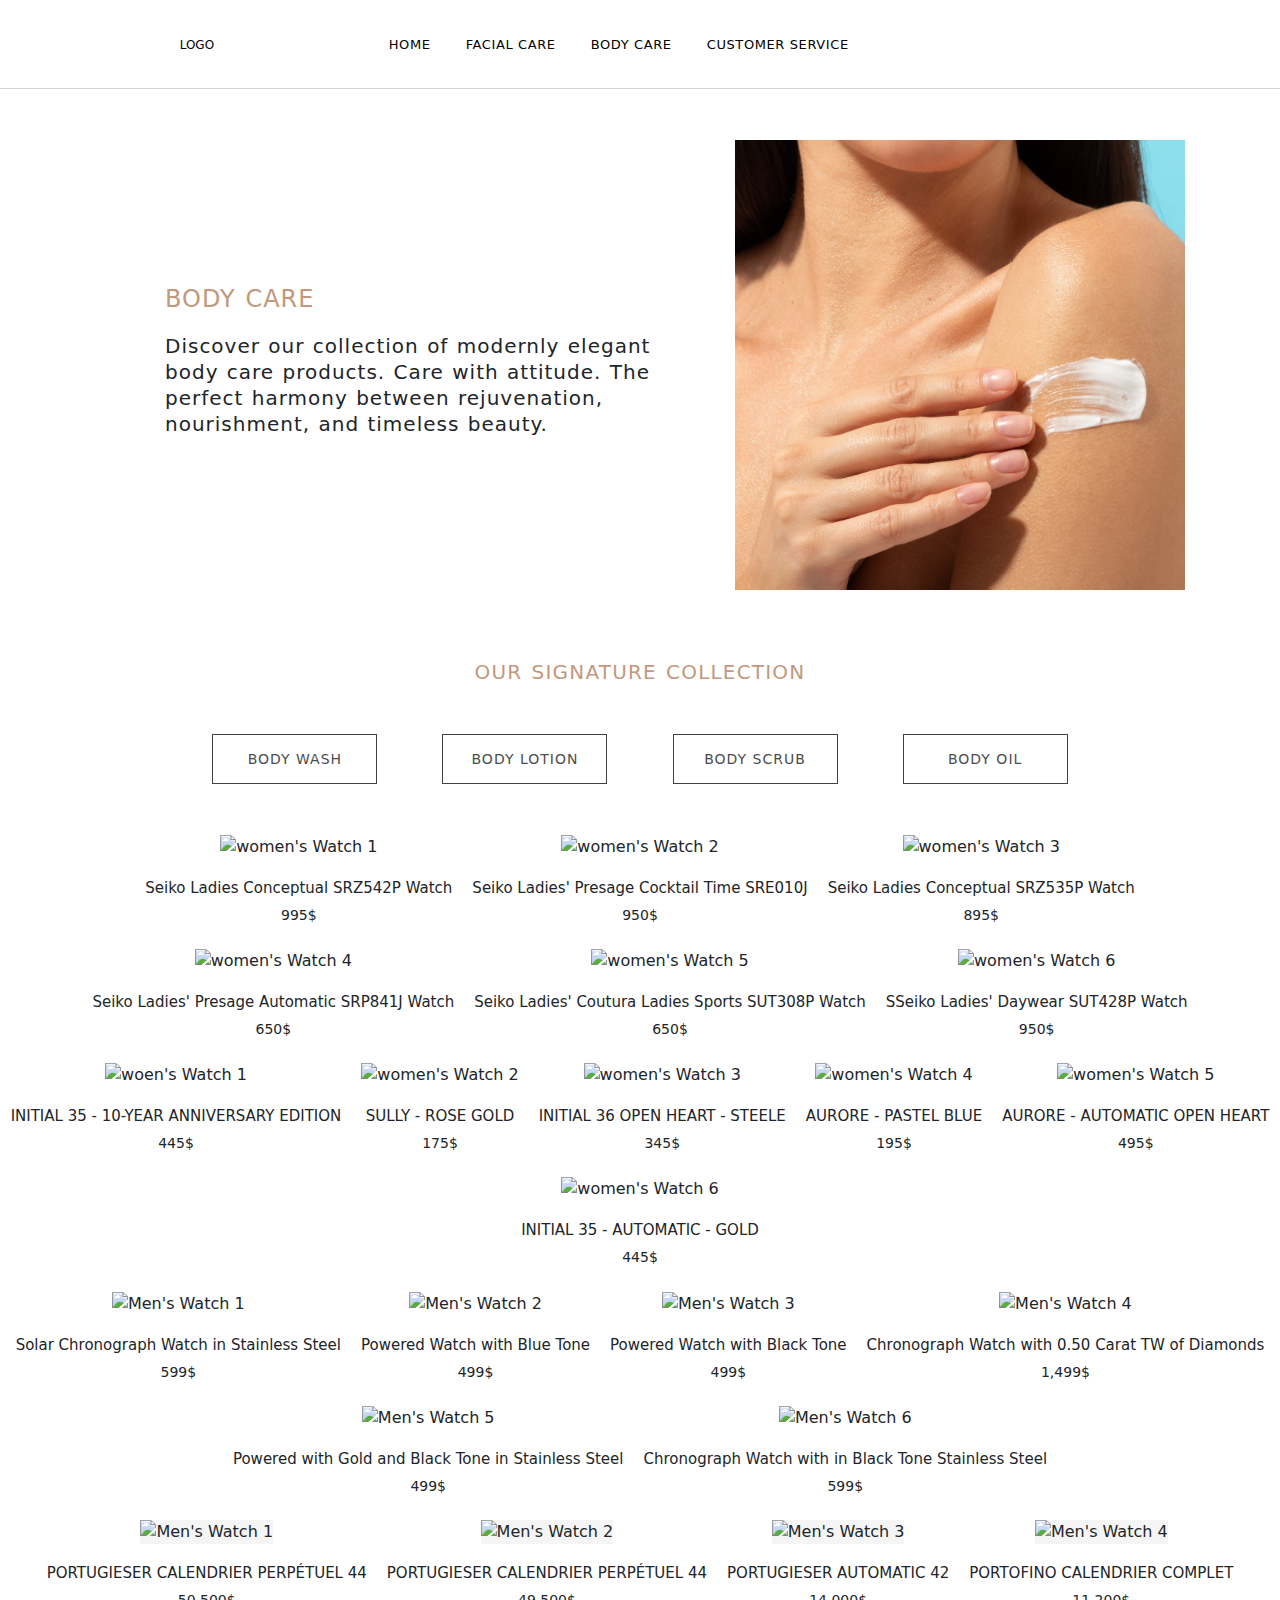
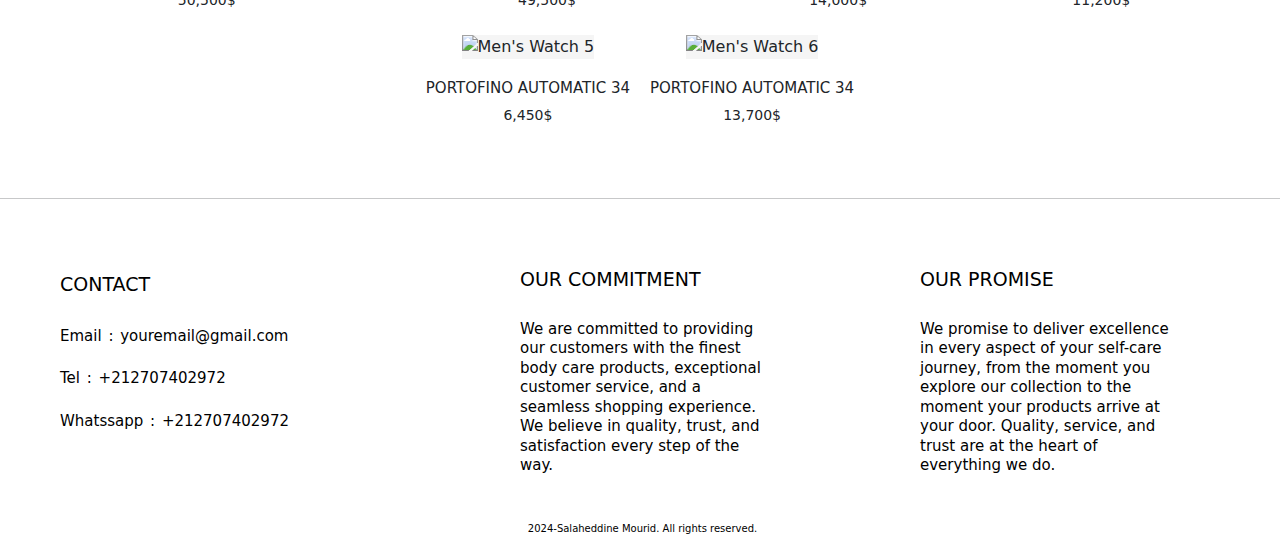
==== Body.html @ 7d1c0f30 "Add files via upload" ====
<!DOCTYPE html>
<html lang="en">
<head>
    <meta charset="UTF-8">
    <meta name="viewport" content="width=device-width, initial-scale=1.0">
    <link rel="stylesheet" href="Facial-Body.css">
    <!-- Font Familly -->
    <link href="https://fonts.googleapis.com/css2?family=Bebas+Neue&display=swap" rel="stylesheet">

    <link rel="preconnect" href="https://fonts.googleapis.com">
    <link rel="preconnect" href="https://fonts.gstatic.com" crossorigin>
    <link href="https://fonts.googleapis.com/css2?family=Changa+One:ital@0;1&family=Honk:MORF,SHLN@14,35&family=Libre+Bodoni:ital,wght@0,400..700;1,400..700&family=Lora:ital,wght@0,400..700;1,400..700&family=Open+Sans:ital,wght@0,300..800;1,300..800&display=swap" rel="stylesheet">
    <!-- icons -->
    <link rel="preconnect" href="https://fonts.gstatic.com" crossorigin>
    <link rel="stylesheet" href="https://cdnjs.cloudflare.com/ajax/libs/font-awesome/6.5.2/css/all.min.css" integrity="sha512-SnH5WK+bZxgPHs44uWIX+LLJAJ9/2PkPKZ5QiAj6Ta86w+fsb2TkcmfRyVX3pBnMFcV7oQPJkl9QevSCWr3W6A==" crossorigin="anonymous" referrerpolicy="no-referrer" />
    <!-- Boostrap 5 -->
    <link href="https://cdn.jsdelivr.net/npm/bootstrap@5.3.3/dist/css/bootstrap.min.css" rel="stylesheet">
    <title>Body Care</title>
</head>
<body>
    <header>
        <nav>
            <input type="checkbox" id="check">
            <label for="check" class="checkbtn">
                <i class="fas fa-bars"></i>
            </label>
            <div class="logo"><a href="index.html">logo</a></div>
            <ul>
                <li><a href="index.html">home</a></li>
                <li><a href="Facial.html">facial care</a></li>
                <li><a href="Body.html">body care</a></li>
                <li><a href="customer.html">customer service</a></li>
            </ul>
            <div class="icons">
                <div><a href="cart.html"><i class="fa-solid fa-shop"></i></a></div>
                <div><a href="user.html"><i class="fa-regular fa-user"></i></a></div>
            </div>
        </nav>
        <div class="head">
            <img src="img/iStock-2155310582.jpg" alt="seiko">
            <div class="description">
                <h4>body care</h4>
                <h5>Discover our collection of modernly elegant body care products. Care with attitude. The perfect harmony between 
                    rejuvenation, nourishment, and timeless beauty.
                </h5>
            </div>
        </div>
    </header>
    <!--  -->
    <section class="watches-brands">
        <h4>our signature collection</h4>
        <div class="brands">
            <button id="seiko">Body Wash</button>
            <button id="charlie">Body Lotion</button>
            <button id="solar">Body Scrub</button>
            <button id="iwc">Body Oil </button>
        </div>
            <!-- SEIKO -->
        <div id="seiko-watches" class="watch-category active ">

            <div class="watch">
                <img src="img/w3-saiko.jpg" alt="women's Watch 1">
                <h5> Seiko Ladies Conceptual SRZ542P Watch</h5>
                <h6>995$</h6>
            </div>
            <div class="watch">
                <img src="img/w4-saiko.jpg" alt="women's Watch 2">
                <h5> Seiko Ladies' Presage Cocktail Time SRE010J </h5>
                <h6>950$</h6>
            </div>
            <div class="watch">
                <img src="img/w6-saiko.jpg" alt="women's Watch 3">
                <h5> Seiko Ladies Conceptual SRZ535P Watch</h5>
                <h6>895$</h6>
            </div>
            <div class="watch">
                <img src="img/w7-saiko.jpg" alt="women's Watch 4">
                <h5> Seiko Ladies' Presage Automatic SRP841J Watch </h5>
                <h6>650$</h6>
            </div>
            <div class="watch">
                <img src="img/w8-saiko.jpg" alt="women's Watch 5">
                <h5> Seiko Ladies' Coutura Ladies Sports SUT308P Watch </h5>
                <h6>650$</h6>
            </div>
            <div class="watch">
                <img src="img/w9-saiko.jpg" alt="women's Watch 6">
                <h5> SSeiko Ladies' Daywear SUT428P Watch</h5>
                <h6>950$</h6>
            </div>

        </div>
            <!-- CHARLIE PARIS -->
            <div id="charlie-watches" class="watch-category  ">

                <div class="watch">
                    <img src="charlie-img/w-charlie-1" alt="woen's Watch 1">
                    <h5> INITIAL 35 - 10-YEAR ANNIVERSARY EDITION</h5>
                    <h6>445$</h6>
                </div>
                <div class="watch">
                    <img src="charlie-img/w-charlie-2" alt="women's Watch 2">
                    <h5> SULLY - ROSE GOLD </h5>
                    <h6>175$</h6>
                </div>
                <div class="watch">
                    <img src="charlie-img/w-charlie-3" alt="women's Watch 3">
                    <h5> INITIAL 36 OPEN HEART - STEELE</h5>
                    <h6>345$</h6>
                </div>

                <div class="watch">
                    <img src="charlie-img/w-charlie-4" alt="women's Watch 4">
                    <h5> AURORE - PASTEL BLUE</h5>
                    <h6>195$</h6>
                </div>
                <div class="watch">
                    <img src="charlie-img/w-charlie-5" alt="women's Watch 5">
                    <h5> AURORE - AUTOMATIC OPEN HEART </h5>
                    <h6>495$</h6>
                </div>
                <div class="watch">
                    <img src="charlie-img/w-charlie-6" alt="women's Watch 6">
                    <h5> INITIAL 35 - AUTOMATIC - GOLD </h5>
                    <h6>445$</h6>
                </div>
            </div>
        <!-- SOLAR -->
        <div id="solar-watches" class="watch-category  ">

            <div class="watch">
                <img src="img-solar/solar-1.jpg" alt="Men's Watch 1">
                <h5>  Solar Chronograph Watch in Stainless Steel</h5>
                <h6>599$</h6>
            </div>
            <div class="watch">
                <img src="img-solar/solar-2.jpg" alt="Men's Watch 2">
                <h5> Powered  Watch with Blue Tone </h5>
                <h6>499$</h6>
            </div>
            <div class="watch">
                <img src="img-solar/solar-3.jpg" alt="Men's Watch 3">
                <h5> Powered Watch with Black Tone </h5>
                <h6>499$</h6>
            </div>
            <div class="watch">
                <img src="img-solar/solar-4.jpg" alt="Men's Watch 4">
                <h5>Chronograph Watch with 0.50 Carat TW of Diamonds </h5>
                <h6>1,499$</h6>
            </div>
            <div class="watch">
                <img src="img-solar/solar-5.jpg" alt="Men's Watch 5">
                <h5> Powered with Gold and Black Tone in Stainless Steel </h5>
                <h6>499$</h6>
            </div>
            <div class="watch">
                <img src="img-solar/solar-6.jpg" alt="Men's Watch 6">
                <h5> Chronograph Watch with in Black Tone Stainless Steel </h5>
                <h6>599$</h6>
            </div>
        </div>
        <!-- OMEGA -->
        <div id="iwc-watches" class="watch-category  ">

            <div class="watch">
                <img src="omega-img/iwc-1" alt="Men's Watch 1">
                <h5> PORTUGIESER CALENDRIER PERPÉTUEL 44</h5>
                <h6>50,500$</h6>
            </div>
            <div class="watch">
                <img src="omega-img/iwc-2" alt="Men's Watch 2">
                <h5> PORTUGIESER CALENDRIER PERPÉTUEL 44</h5>
                <h6>49,500$</h6>
            </div>
            <div class="watch">
                <img src="omega-img/iwc-3" alt="Men's Watch 3">
                <h5> PORTUGIESER AUTOMATIC 42</h5>
                <h6>14,000$</h6>
            </div>
            <div class="watch">
                <img src="omega-img/iwc-4" alt="Men's Watch 4">
                <h5> PORTOFINO CALENDRIER COMPLET</h5>
                <h6>11,200$</h6>
            </div>
            <div class="watch">
                <img src="omega-img/iwc-5" alt="Men's Watch 5">
                <h5> PORTOFINO AUTOMATIC 34</h5>
                <h6>6,450$</h6>
            </div>
            <div class="watch">
                <img src="omega-img/iwc-6" alt="Men's Watch 6">
                <h5> PORTOFINO AUTOMATIC 34</h5>
                <h6>13,700$</h6>
            </div>
        </div>
    </section> 

    <hr>

    
    <footer>
        <div class="content">
            <div class="contact">
                <p>contact</p>
                <div >Email : <a href="mailto:">youremail@gmail.com</a></div>
                <div >Tel : <a href="+212707402972">+212707402972</a></div>
                <div > Whatssapp : <a href="+212707402972">+212707402972</a></div>
                <p class="icons">
                    <a href="#"><i class="fa-brands fa-facebook"></i></a>
                    <a href="#"><i class="fa-brands fa-instagram"></i></a>
                    <a href="#"><i class="fa-brands fa-telegram"></i></a>
                    <a href="#"><i class="fa-brands fa-tiktok"></i></a>
                </p>
            </div>

            <div class="commitment">
                <p>Our Commitment</p>
                <h6>We are committed to providing our customers with the finest body care products, exceptional customer service, 
                    and a seamless shopping experience. We believe in quality, trust, and satisfaction every step of the way.
                </h6>
            </div>

            <div class="promise">
                <p>Our Promise</p>
                <h6>We promise to deliver excellence in every aspect of your self-care journey, from the moment you explore our 
                    collection to the moment your products arrive at your door. Quality, service, and trust are at the heart of 
                    everything we do.
                </h6>
            </div>
        </div>
        <div class="copieright">
            <i class="fa-regular fa-copyright"></i>
            <h5>2024-Salaheddine Mourid. All rights reserved.</h5>
        </div>
        
    </footer> 

    
    <script src="BodyProduct.js"></script>
</body>
</html>
---- Facial-Body.css ----
*{
    padding: 0;
    margin: 0;
    box-sizing: border-box;
}
html,body{
    margin: 0;
    padding: 0;
    overflow-x: hidden;
}
body{
    font-family: "Bebas Neue",sans-serif;
    overflow-x: hidden ;
    width: 100%;
    height: 100%;
}
nav {
    position: fixed;
    z-index: 6;
    display: flex;
    justify-content: space-evenly;
    align-items: center;
    background: white;
    padding: 17px;
    padding-left: 20px ;
    width: 100%;
    border-bottom: 1px solid #4747473f;
}
nav ul{
    position: relative;
    margin: 0;
    padding: 0;
}
nav ul li {
    margin: 0;
    position: relative;
}
nav li{
    display: inline-block;
    padding: 15px;
}
nav li a{
    text-decoration: none;
    font-size: 15px;
    color: rgb(0, 0, 0);
    position: relative;
    font-size: 13px;
    font-weight: 450;
    text-transform: uppercase;
    transition: color 0.4s ease;
    letter-spacing: 0.6px;
}
nav.fixed li a {
    color: black;
}
nav.fixed .icons a {
    color: black;
}

nav.fixed {
    background-color: white;
}
  
/* nav:hover a{
    color: black;
} */
/* nav:hover{
    background-color: rgb(255, 255, 255);
} */
nav ul li a::after {
    content: '';
    position: absolute;
    width: 0;
    height: 2px;
    display: block;
    margin-top: 5px;
    bottom: -35px;
    right: 0;
    background: #eac5ac;
    transition: width 0.4s ease, right 0.4s ease;
}
nav ul li a:hover{
    color: #eac5ac;
}

nav ul li a:hover::after {
    width: 100%;
    right: 0;
    left: 0;
} 
.logo a{
    color: rgb(0, 0, 0);
    margin: 0 px;
    font-size: 12px;
    font-weight: 450;
    text-transform: uppercase;
    text-decoration: none;
}
.icons{
    display: flex;
    justify-content: space-around;

}
.icons a {
    color: rgb(0, 0, 0);
    font-size: 18px;
    margin-right: 40px ;
    transition: all .55s ease;
}
.icons a:hover{
    color: #eac5ac;
} 
/*  */
.head{
    display: flex;
    position: relative;
    align-items: center;
    justify-content: center;
    flex-direction: row-reverse;
    padding: 140px 50px 70px;
}
.head img {
    width: 450px;
    display: inline-block;
}
.head .description {
    display: inline-block;
    width: 500px;
    margin: 70px;
    letter-spacing: 1px;
    word-spacing: 1px;
}
.head .description h4{
    text-transform: uppercase;
    font-weight: 350;
    margin-bottom: 20px;
    color: #c3987c;
}
.head .description h5{
    font-weight: 300;
    line-height: 1.3;
}
/*  */
.watches-brands{
    display: flex;
    justify-content: center;
    align-items: center;
    flex-direction: column;
    margin-bottom: 60px;
}
.watches-brands h4{
    font-weight: 350;
    font-size: 20px;
    text-transform: uppercase;
    word-spacing: 1.6px;
    letter-spacing: 1.2px;
    margin-bottom: 30px;
    color: #c3987c;
}


.brands button{
    display: inline-block;
    margin:20px 30px 40px;
    width: 165px;
    height: 50px;
    background-color: transparent;
    text-transform: uppercase;
    font-weight: 350;
    font-size: 14px;
    letter-spacing: 1px;
    position: relative;
    border: 1px solid rgb(64, 64, 64);
    overflow: hidden;
    transition: color 0.4s ease;
    color: rgb(76, 76, 76);
}
.brands button::before{
    content: "";
    position: absolute;
    width: 100%;
    height: 100%;
    display: block;
    margin-top: 5px;
    left: -100%;
    top: -5px;
    background: #eac5ac;
    transition: left 0.4s ease-in, right 0.4s ease-out;
    z-index: -1;
}
.brands button:hover {
    color: rgb(255, 255, 255);
    z-index: 2;
}
.brands button:hover::before {
    left: 0;
}

/*  */
.watch-category {
    display: flex;
    justify-content: center;
    flex-wrap: wrap;
    width: auto;
    
}

.watch-category.hidden {
    display: none;
}

.watch {
    margin: 10px;
    text-align: center;
}
.watch a{
    text-decoration: none;
    color: black;
}

.watch img {
    width: 300px;
    height: auto;
    cursor: pointer;
}

.watch:hover img {
    border: 1px solid rgba(143, 143, 143, 0.461);
}
.watch:active img {
    border: 1px solid rgba(89, 89, 89, 0.664);
}

.watch h5 {
    font-size: 15px;
    font-weight: 200;
    margin: 10px 0;
    padding-top: 10px;
}

.watch h6 {
    font-size: 14px;
    font-weight: 400;
    margin: 5px 
}
#iwc-watches .watch img{
    background-color: #f5f5f5;
}




/*  */
footer{
    color: #000000;
    padding: 50px 0px 0px;
}
footer .content{
    display: flex;
    flex-direction: row;
}
footer .contact {
    display: flex;
    flex-direction: column;
    margin: 5px 60px;
}
footer  p{
    text-transform: uppercase;
    padding-bottom: 10px;
    font-weight: 350;
    font-size: 19px;
}
footer .contact {
    font-size: 15px;
    font-weight: 200;
    width: 250px;
}
footer .contact div {
    margin-bottom: 20px;
    word-spacing: 2px;
}
footer .contact a{
    color: #000000;
    text-decoration: none;
}
footer .contact div:hover a {
    color: gray;
} 
footer .contact .icons{
    margin-top: 40px;
}

footer .contact .icons i {
    transition: all .33s ease-in;
}
footer .contact .icons i:hover {
    color: gray;
    transform: translateY(-5px);
}

footer .commitment  {
    width: 350px;
    margin-left: 150px;
}
footer .promise  {
    max-width: 350px;
    margin-left: 50px;
} 
footer h6{
    font-size: 15px;
    font-weight: 200;
    max-width: 250px;
    line-height: 1.3;
    word-spacing: 1;
}
footer .copieright{
    display: flex;
    flex-direction: row;
    font-size: 10px;
    font-weight: 200;
    justify-content: center;
}

footer .copieright h5{
    font-size: 10px;
    font-weight: 200;
    padding-left: 5px;
}

/* Media */
/*  */
.checkbtn {
    font-size: 30px;
    color: rgb(0, 0, 0);
    cursor: pointer;
    display: none;
  }
  
#check {
    display: none;
}
/*  */
@media (max-width:1000px) {
    nav li a{
        font-size: 13px;
    }
    .icons a {
        font-size: 16px;
    }
    .logo{
        margin: 0 30px;
    }

}
@media (max-width:844px) {
    nav li a{
        font-size: 11px;
    }
    .icons a {
        font-size: 14px;
    }
    .logo{
        margin: 0 20px;
    }
    nav ul li a::after {
        bottom: -35px;
        height: 1px;
    }
}



@media (max-width: 768px) {
    .checkbtn {
        display: block;
        font-size: 22px;
        font-weight: 200;
        cursor: pointer;
        color: #000000;
        padding: 0 2%;
    }
    nav:hover .checkbtn {
        color: black;
    }
    nav.fixed .checkbtn {
        color: black;
    }
    nav ul {
        position: fixed;
        top: 0;
        left: -100%;
        background-color: rgb(255, 255, 255);
        width: 40% ;
        height: 100vh;
        display: flex;
        flex-direction: column;
        justify-content: center;
        align-items: center;
        transition: all 0.3s ease;
        z-index: -1;
    }
    nav ul li a::after {
        background: rgba(255, 255, 255, 0);
    }
    

    nav ul li {
        margin: 20px 0;
        width: 100%;
        border-bottom: 1px solid rgba(201, 201, 201, 0.888);
        display: flex;
    }

    nav ul li a {
        font-size: 15px;
        color: rgb(0, 0, 0);
    }

    #check:checked ~ ul {
        left: 0;
    }

    .logo {
        flex-grow: 1;
        order: 1;
        margin: 0;
        padding-left: 20px;
    }


    .icons {
        display: flex;
        order: 3;
    }

    nav ul {
        display: flex;
        justify-content: flex-start;
        padding-top: 10%;
        margin-left: auto;
    }
    nav ul li{
        padding-left: 10%;
    }

}

@media (max-width:500px) {
    nav ul li a{
        font-size: 12px;
    }
    .icons a {
        font-size: 13px;
    }
    .logo{
        font-size: 13px;
    }
    nav ul {
        padding-top: 15%;
    }
    nav ul li {
        margin: 25px 0;
    }
}
@media (max-width:400px) {
    nav ul li a{
        font-size: 11px;
    }
    .icons a {
        font-size: 12px;
    }
    .logo{
        font-size: 12px;
    }
    nav ul {
        padding-top: 15%;
    }
    nav ul li {
        margin: 25px 0;
    }
    nav ul {
        width: 45%;
    }
}







@media (max-width:1000px) {
    header .head .description{
        margin: 0 5%;
    }
    .head .description h4{
        font-size: 23px;
    }
    .head .description h5{
        font-size: 20px;
    }
}
@media (max-width:920px) {
    header .head .description{
        margin: 0 3%;
    }
    .head img{
        width: 350px;
    }
}
@media (max-width:700px){
    .head{
        display: flex;
        flex-direction: column;
        padding: 100px 10px 70px;
    }
    .head .description h4{
        font-size: 19px;
    }
    .head .description h5{
        font-size: 15px;
    }
    .head img{
        width: 90%;
    }
    header .head .description{
        padding-top: 3%;
        width: 90%;
    }
}
@media (max-width:400){
    .head .description h4{
        font-size: 18px;
    }
    .head .description h5{
        font-size: 14px;
    }
}

/*  */

@media(max-width:1000px){
    .watches-brands{
        font-size: 19px;
    }
    .brands button{
        font-size: 13px;
    }
    .brands{
        width: 100%;
        height: auto;
        display: flex;
        justify-content: center;
    }
    .brands button{
        margin: 19px 2% 40px;

    }
}
@media(max-width:700px){
    .watches-brands{
        font-size: 18px;
    }
    .brands button{
        font-size: 12px;
    }
    .brands button{
        width: 130px;
        height: 45px;
    }
}
@media(max-width:550px){
    .brands{
        flex-wrap: wrap;
        margin-bottom: 30px;
    }
    .brands button{
        width: 40%;
        height: 50px;
        margin-bottom: 10px;
    }
}


/*  */

@media (max-width: 960px) {


    .watch-category {
        display: flex;
        flex-wrap: wrap;
        justify-content: space-between;
    }

    .watch {
        flex: 0 0 30%;
        margin-bottom: 20px;
        box-sizing: border-box;
    }

    .watch img {
        max-width: 100%;
        height: auto;
    }

    .watch h5, .watch h6 {
        font-size: 12px;
    }
}

/* Media query for screens 600px and below */
@media (max-width: 600px) {


    .watch {
        flex: 0 0 43%;
        margin-bottom: 15px;
        margin: 0 auto;
        padding-bottom: 8%;
    }

    .watch h5 {
        font-size: 12px;
    }

    .watch h6 {
        font-size: 11px;
    }
}

/*  */

@media(max-width:1000px){
    footer .content{
        margin: 0 2%;
    }
    footer  p{
        font-size: 18px;
    }
    footer .contact {
        font-size: 14px;
    }
    footer h6{
        font-size: 14px;
    } 
    footer .copieright h5{
        font-size: 9px;
    }  
    footer .commitment  {
        margin-left: 5%;
    }
}
@media(max-width:850px){
    footer .content{
        margin: 0 1%;
    }
    footer  p{
        font-size: 17px;
    }
    footer .contact {
        font-size: 13px;
    }
    footer h6{
        font-size: 13px;
    } 
    footer .copieright h5{
        font-size: 9px;
    }  
    footer .commitment  {
        margin-left: 4%;
    }
}
@media(max-width:750px){
    footer .content{
        display: flex;
        flex-direction: column-reverse;
    }
    footer .contact ,
    footer .commitment ,
    footer .promise {
        margin: 3% 7%;
    }
    footer .commitment h6 ,
    footer .promise h6 {
        width: 1000px;
        max-width: 95%;
        margin: 0;
    }

}
@media(max-width:400px){
    footer  p{
        font-size: 16px;
    }
    footer .contact {
        font-size: 12px;
    }
    footer h6{
        font-size: 12px;
    } 
    footer .contact ,
    footer .commitment ,
    footer .promise {
        margin: 5% 2%;
    }
    footer .commitment h6 ,
    footer .promise h6 {
        width: 600px;
        max-width: 90%;
    }
}
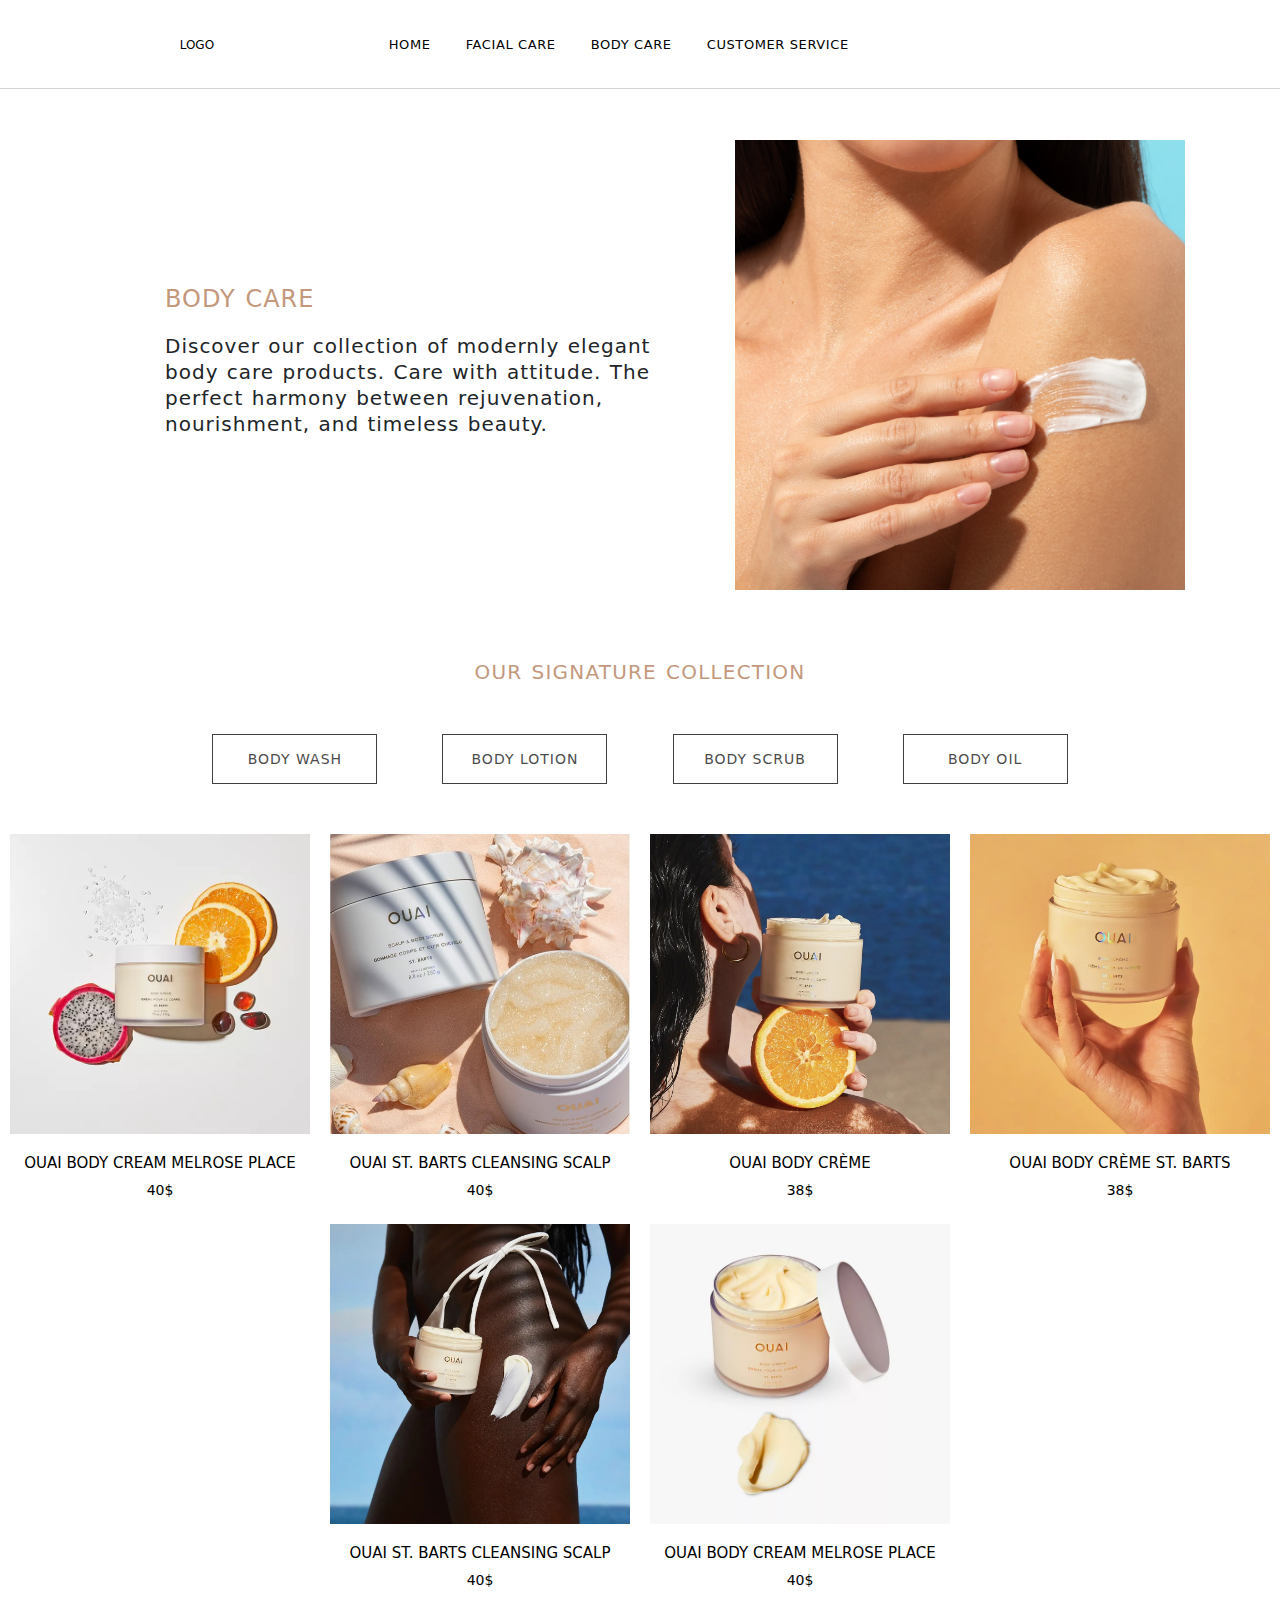
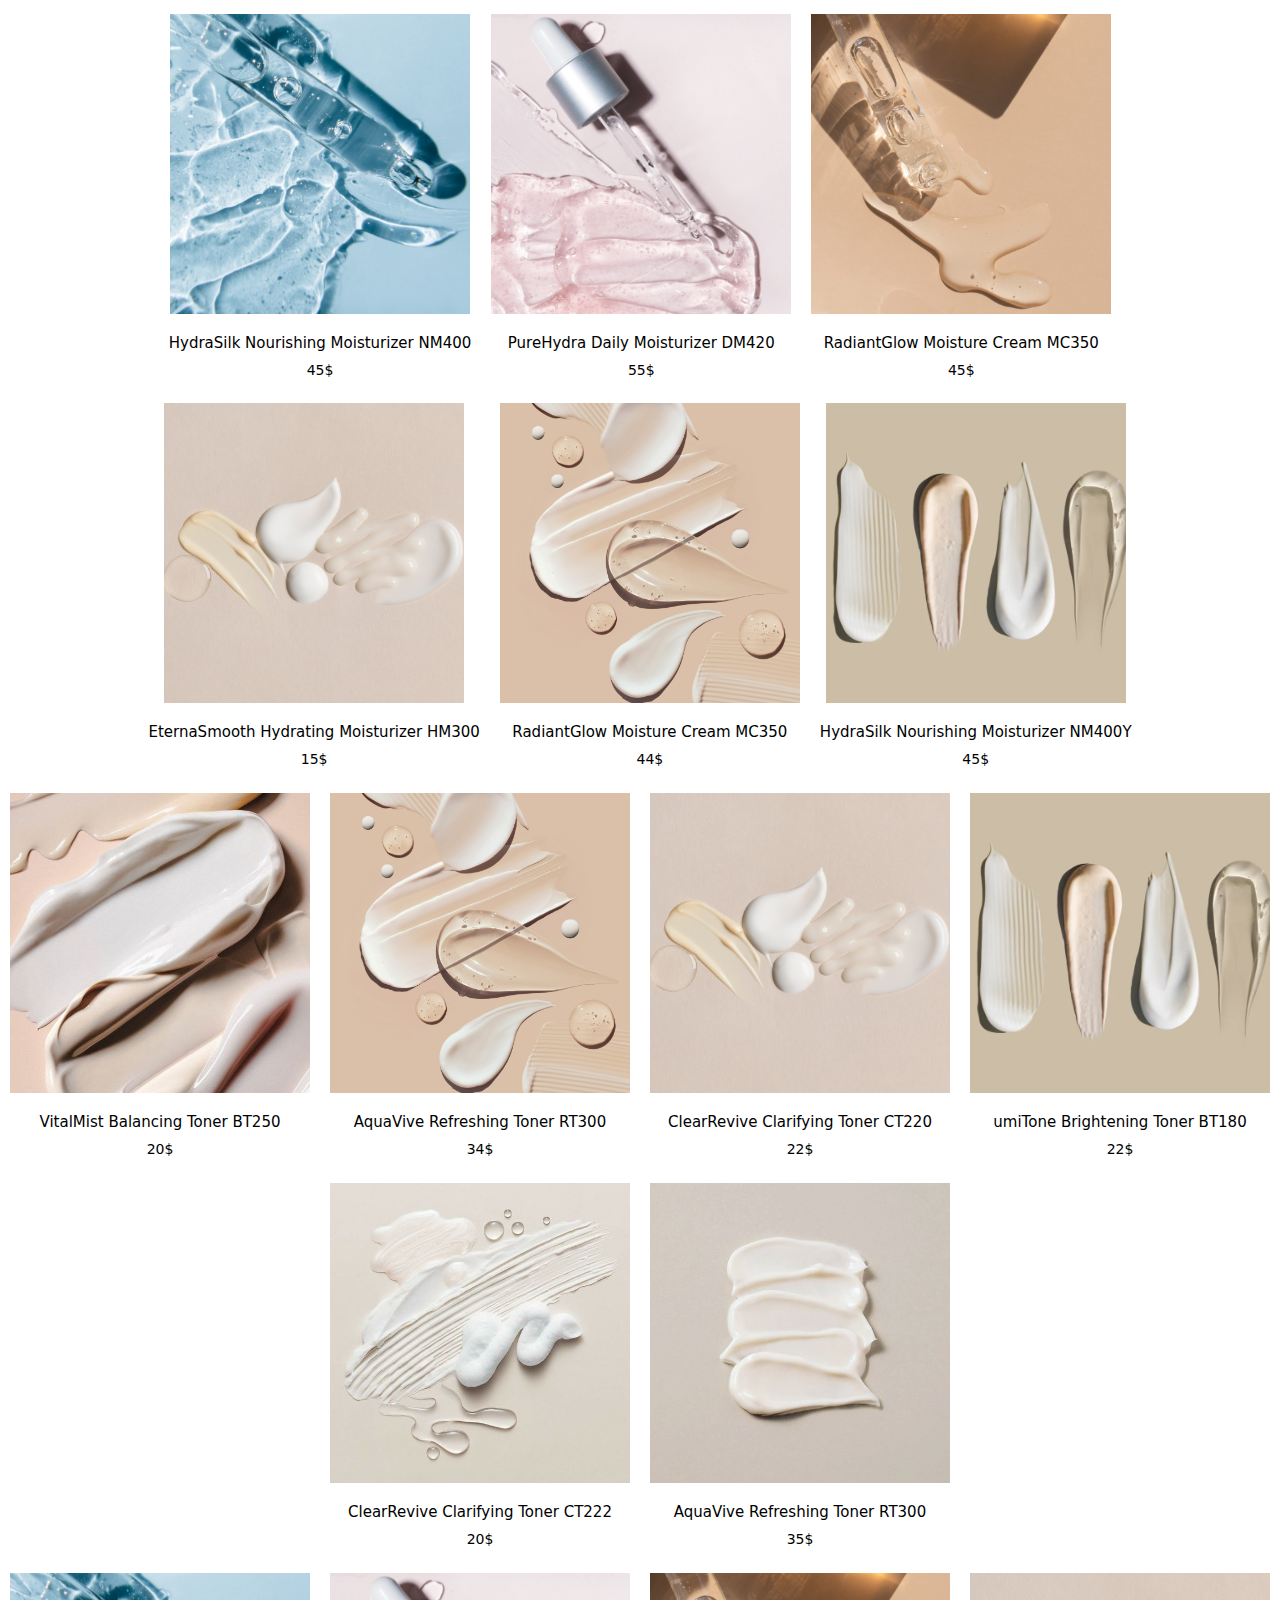
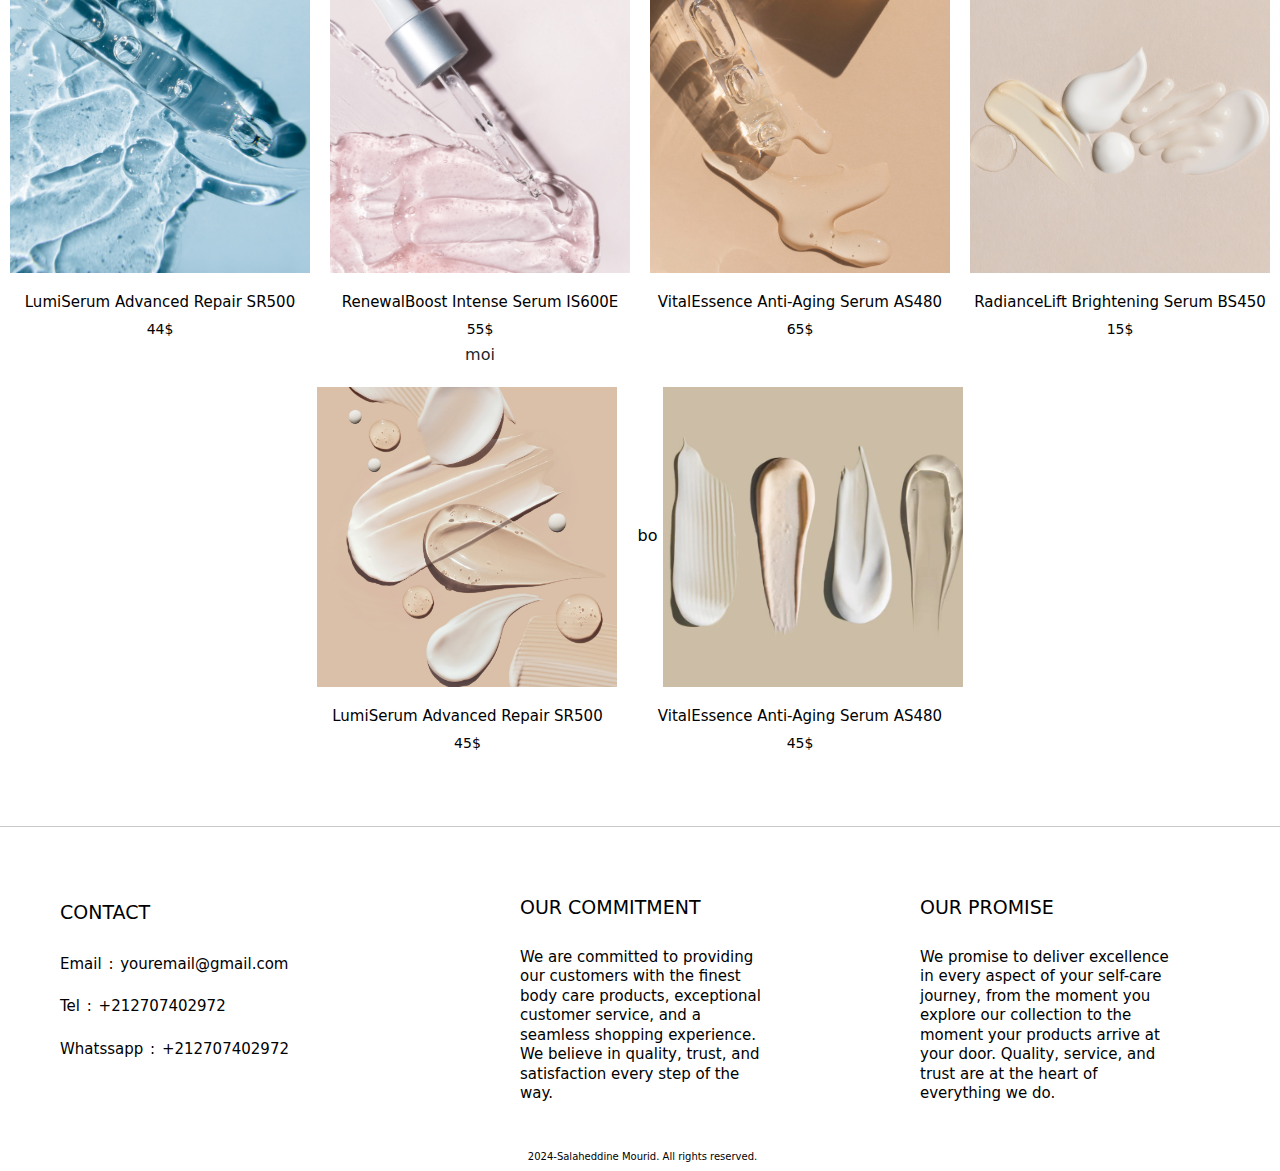
==== commit b8ea21f4: "Add files via upload" ====
--- a/Body.html
+++ b/Body.html
@@ -55,142 +55,191 @@
             <button id="solar">Body Scrub</button>
             <button id="iwc">Body Oil </button>
         </div>
-            <!-- SEIKO -->
+            <!-- Body wash -->
         <div id="seiko-watches" class="watch-category active ">
 
             <div class="watch">
-                <img src="img/w3-saiko.jpg" alt="women's Watch 1">
-                <h5> Seiko Ladies Conceptual SRZ542P Watch</h5>
-                <h6>995$</h6>
-            </div>
-            <div class="watch">
-                <img src="img/w4-saiko.jpg" alt="women's Watch 2">
-                <h5> Seiko Ladies' Presage Cocktail Time SRE010J </h5>
-                <h6>950$</h6>
-            </div>
-            <div class="watch">
-                <img src="img/w6-saiko.jpg" alt="women's Watch 3">
-                <h5> Seiko Ladies Conceptual SRZ535P Watch</h5>
-                <h6>895$</h6>
-            </div>
-            <div class="watch">
-                <img src="img/w7-saiko.jpg" alt="women's Watch 4">
-                <h5> Seiko Ladies' Presage Automatic SRP841J Watch </h5>
-                <h6>650$</h6>
-            </div>
-            <div class="watch">
-                <img src="img/w8-saiko.jpg" alt="women's Watch 5">
-                <h5> Seiko Ladies' Coutura Ladies Sports SUT308P Watch </h5>
-                <h6>650$</h6>
-            </div>
-            <div class="watch">
-                <img src="img/w9-saiko.jpg" alt="women's Watch 6">
-                <h5> SSeiko Ladies' Daywear SUT428P Watch</h5>
-                <h6>950$</h6>
-            </div>
-
-        </div>
-            <!-- CHARLIE PARIS -->
+                <a href="product-template.html?product=body1">
+                    <img src="img/120017194alt4.jpg" alt="Men's Watch 4">
+                    <h5> OUAI BODY CREAM MELROSE PLACE </h5>
+                    <h6>40$</h6> 
+                </a>
+            </div>
+            
+            <div class="watch">
+                <a href="product-template.html?product=body2">
+                    <img src="img/ouaib3001913153_1665074214839_2-0._QL90_UX564_.jpg" alt="Men's Watch 5">
+                    <h5> OUAI ST. BARTS CLEANSING SCALP</h5>
+                    <h6>40$</h6>
+                </a>    
+            </div>
+            <div class="watch">
+                <a href="product-template.html?product=body3">
+                    <img src="img/SBM_Site_Asset_PDP_Product_Lifestyle_Images_Desktop_1600x1620_9 secend.jpg" alt="Men's Watch 6">
+                    <h5> OUAI BODY CRÈME</h5>
+                    <h6>38$</h6>
+                </a>
+            </div>
+            <div class="watch">
+                <a href="product-template.html?product=body4">
+                    <img src="img/auiooq.jpg" alt="Men's Watch 1">
+                    <h5> OUAI BODY CRÈME ST. BARTS </h5>
+                    <h6>38$</h6>
+                </a>
+            </div>
+            <div class="watch">
+                <a href="product-template.html?product=body5">
+                    <img src="img/SBM_Site_Asset_PDP_Product_Lifestyle_Images_Desktop_1600x1620_8.jpg" alt="Men's Watch 2">
+                    <h5> OUAI ST. BARTS CLEANSING SCALP</h5>
+                    <h6>40$</h6>
+                </a>
+            </div>
+            <div class="watch">
+                <a href="product-template.html?product=body6">
+                    <img src="img/120017194alt3-secend.jpg" alt="Men's Watch 3">
+                    <h5> OUAI BODY CREAM MELROSE PLACE</h5>
+                    <h6>40$</h6>
+                </a>
+            </div>
+
+        </div>
+            <!--  Moisturizer-->
             <div id="charlie-watches" class="watch-category  ">
 
                 <div class="watch">
-                    <img src="charlie-img/w-charlie-1" alt="woen's Watch 1">
-                    <h5> INITIAL 35 - 10-YEAR ANNIVERSARY EDITION</h5>
-                    <h6>445$</h6>
-                </div>
-                <div class="watch">
-                    <img src="charlie-img/w-charlie-2" alt="women's Watch 2">
-                    <h5> SULLY - ROSE GOLD </h5>
-                    <h6>175$</h6>
-                </div>
-                <div class="watch">
-                    <img src="charlie-img/w-charlie-3" alt="women's Watch 3">
-                    <h5> INITIAL 36 OPEN HEART - STEELE</h5>
-                    <h6>345$</h6>
-                </div>
-
-                <div class="watch">
-                    <img src="charlie-img/w-charlie-4" alt="women's Watch 4">
-                    <h5> AURORE - PASTEL BLUE</h5>
-                    <h6>195$</h6>
-                </div>
-                <div class="watch">
-                    <img src="charlie-img/w-charlie-5" alt="women's Watch 5">
-                    <h5> AURORE - AUTOMATIC OPEN HEART </h5>
-                    <h6>495$</h6>
-                </div>
-                <div class="watch">
-                    <img src="charlie-img/w-charlie-6" alt="women's Watch 6">
-                    <h5> INITIAL 35 - AUTOMATIC - GOLD </h5>
-                    <h6>445$</h6>
-                </div>
-            </div>
-        <!-- SOLAR -->
+                    <a href="product-template.html?product=moisturizer1"  >
+                        <img src="img/AdobeStock_421356290.jpeg" alt="Men's Watch 1">
+                        <h5> HydraSilk Nourishing Moisturizer NM400</h5>
+                        <h6>45$</h6>  
+                    </a>
+                </div>
+                <div class="watch">
+                    <a href="product-template.html?product=moisturizer2" >
+                        <img src="img/iStock-1369613190.jpg" alt="Men's Watch 3">
+                        <h5> PureHydra Daily Moisturizer DM420</h5>
+                        <h6>55$</h6>
+                    </a>
+                </div>
+                <div class="watch">
+                    <a href="product-template.html?product=moisturizer3" >
+                        <img src="img/AdobeStock_422773398.jpeg" alt="Men's Watch 2">
+                        <h5> RadiantGlow Moisture Cream MC350 </h5>
+                        <h6>45$</h6>
+                    </a>
+                </div>
+
+                <div class="watch">
+                    <a href="product-template.html?product=moisturizer4" >
+                        <img src="img/AdobeStock_458738772.jpeg" alt="Men's Watch 4">
+                        <h5> EternaSmooth Hydrating Moisturizer HM300</h5>
+                        <h6>15$</h6>
+                    </a>
+                </div>
+                <div class="watch">
+                    <a href="product-template.html?product=moisturizer5">
+                        <img src="img/AdobeStock_513432393.jpeg" alt="Men's Watch 5">
+                        <h5> RadiantGlow Moisture Cream MC350 </h5>
+                        <h6>44$</h6>
+                    </a>
+                </div>
+                <div class="watch">
+                    <a href="product-template.html?product=moisturizer6"  >
+                        <img src="img/AdobeStock_510890424_1080x.jpg" alt="Men's Watch 6">
+                        <h5> HydraSilk Nourishing Moisturizer NM400Y</h5>
+                        <h6>45$</h6>
+                    </a>
+                </div>
+            </div>
+        <!-- TONER -->
         <div id="solar-watches" class="watch-category  ">
 
             <div class="watch">
-                <img src="img-solar/solar-1.jpg" alt="Men's Watch 1">
-                <h5>  Solar Chronograph Watch in Stainless Steel</h5>
-                <h6>599$</h6>
-            </div>
-            <div class="watch">
-                <img src="img-solar/solar-2.jpg" alt="Men's Watch 2">
-                <h5> Powered  Watch with Blue Tone </h5>
-                <h6>499$</h6>
-            </div>
-            <div class="watch">
-                <img src="img-solar/solar-3.jpg" alt="Men's Watch 3">
-                <h5> Powered Watch with Black Tone </h5>
-                <h6>499$</h6>
-            </div>
-            <div class="watch">
-                <img src="img-solar/solar-4.jpg" alt="Men's Watch 4">
-                <h5>Chronograph Watch with 0.50 Carat TW of Diamonds </h5>
-                <h6>1,499$</h6>
-            </div>
-            <div class="watch">
-                <img src="img-solar/solar-5.jpg" alt="Men's Watch 5">
-                <h5> Powered with Gold and Black Tone in Stainless Steel </h5>
-                <h6>499$</h6>
-            </div>
-            <div class="watch">
-                <img src="img-solar/solar-6.jpg" alt="Men's Watch 6">
-                <h5> Chronograph Watch with in Black Tone Stainless Steel </h5>
-                <h6>599$</h6>
-            </div>
-        </div>
-        <!-- OMEGA -->
+                <a href="product-template.html?product=toner1">
+                    <img src="img/07a17ca44d0756049ecd9ae4e6b72596.jpg" alt="Men's Watch 4">
+                    <h5> VitalMist Balancing Toner BT250</h5>
+                    <h6>20$</h6>
+                </a>
+            </div>
+            <div class="watch">
+                <a href="product-template.html?product=toner2">
+                    <img src="img/AdobeStock_513432393.jpeg" alt="Men's Watch 5">
+                    <h5> AquaVive Refreshing Toner RT300</h5>
+                    <h6>34$</h6>
+                </a>
+            </div>
+            <div class="watch">
+                <a href="product-template.html?product=toner3">
+                    <img src="img/AdobeStock_458738772.jpeg" alt="Men's Watch 6">
+                    <h5> ClearRevive Clarifying Toner CT220</h5>
+                    <h6>22$</h6>
+                </a>
+            </div>
+            <div class="watch">
+                <a href="product-template.html?product=toner4">
+                    <img src="img/AdobeStock_510890424_1080x.jpg" alt="Men's Watch 1">
+                    <h5> umiTone Brightening Toner BT180 </h5>
+                    <h6>22$</h6>
+                </a>
+            </div>
+            <div class="watch">
+                    <a href="product-template.html?product=toner5">
+                    <img src="img/1f2a2bb5a6cc910ca5548574d5e6f342.jpg" alt="Men's Watch 2">
+                    <h5> ClearRevive Clarifying Toner CT222</h5>
+                    <h6>20$</h6>
+                </a>
+            </div>
+            <div class="watch">
+                <a href="product-template.html?product=toner6">
+                    <img src="img/89c239b1820390c8c431e95151d1db30.jpg" alt="Men's Watch 3">
+                    <h5> AquaVive Refreshing Toner RT300</h5>
+                    <h6>35$</h6>
+                </a>
+            </div>
+        </div>
+        <!-- SERUM -->
         <div id="iwc-watches" class="watch-category  ">
-
-            <div class="watch">
-                <img src="omega-img/iwc-1" alt="Men's Watch 1">
-                <h5> PORTUGIESER CALENDRIER PERPÉTUEL 44</h5>
-                <h6>50,500$</h6>
-            </div>
-            <div class="watch">
-                <img src="omega-img/iwc-2" alt="Men's Watch 2">
-                <h5> PORTUGIESER CALENDRIER PERPÉTUEL 44</h5>
-                <h6>49,500$</h6>
-            </div>
-            <div class="watch">
-                <img src="omega-img/iwc-3" alt="Men's Watch 3">
-                <h5> PORTUGIESER AUTOMATIC 42</h5>
-                <h6>14,000$</h6>
-            </div>
-            <div class="watch">
-                <img src="omega-img/iwc-4" alt="Men's Watch 4">
-                <h5> PORTOFINO CALENDRIER COMPLET</h5>
-                <h6>11,200$</h6>
-            </div>
-            <div class="watch">
-                <img src="omega-img/iwc-5" alt="Men's Watch 5">
-                <h5> PORTOFINO AUTOMATIC 34</h5>
-                <h6>6,450$</h6>
-            </div>
-            <div class="watch">
-                <img src="omega-img/iwc-6" alt="Men's Watch 6">
-                <h5> PORTOFINO AUTOMATIC 34</h5>
-                <h6>13,700$</h6>
+            <div class="watch">
+                <a href="product-template.html?product=serum1"  >
+                    <img src="img/AdobeStock_421356290.jpeg" alt="Men's Watch 1">
+                    <h5> LumiSerum Advanced Repair SR500</h5>
+                    <h6>44$</h6>  
+                </a>
+            </div>
+            <div class="watch">
+                <a href="product-template.html?product=serum2" >
+                    <img src="img/iStock-1369613190.jpg" alt="Men's Watch 3">
+                    <h5> RenewalBoost Intense Serum IS600E</h5>
+                    <h6>55$</h6>
+                </a>moi
+            </div>
+            <div class="watch">
+                <a href="product-template.html?product=serum3" >
+                    <img src="img/AdobeStock_422773398.jpeg" alt="Men's Watch 2">
+                    <h5> VitalEssence Anti-Aging Serum AS480</h5>
+                    <h6>65$</h6>
+                </a>
+            </div>
+
+            <div class="watch">
+                <a href="product-template.html?product=serum4" >
+                    <img src="img/AdobeStock_458738772.jpeg" alt="Men's Watch 4">
+                    <h5> RadianceLift Brightening Serum BS450</h5>
+                    <h6>15$</h6>
+                </a>
+            </div>
+            <div class="watch">
+                <a href="product-template.html?product=serum5" >
+                    <img src="img/AdobeStock_513432393.jpeg" alt="Men's Watch 5">
+                    <h5> LumiSerum Advanced Repair SR500</h5>
+                    <h6>45$</h6>
+                </a>
+            </div>
+            <div class="watch">
+                <a href="product-template.html?product=serum6"  >bo
+                    <img src="img/AdobeStock_510890424_1080x.jpg" alt="Men's Watch 6">
+                    <h5> VitalEssence Anti-Aging Serum AS480</h5>
+                    <h6>45$</h6>
+                </a>
             </div>
         </div>
     </section> 
